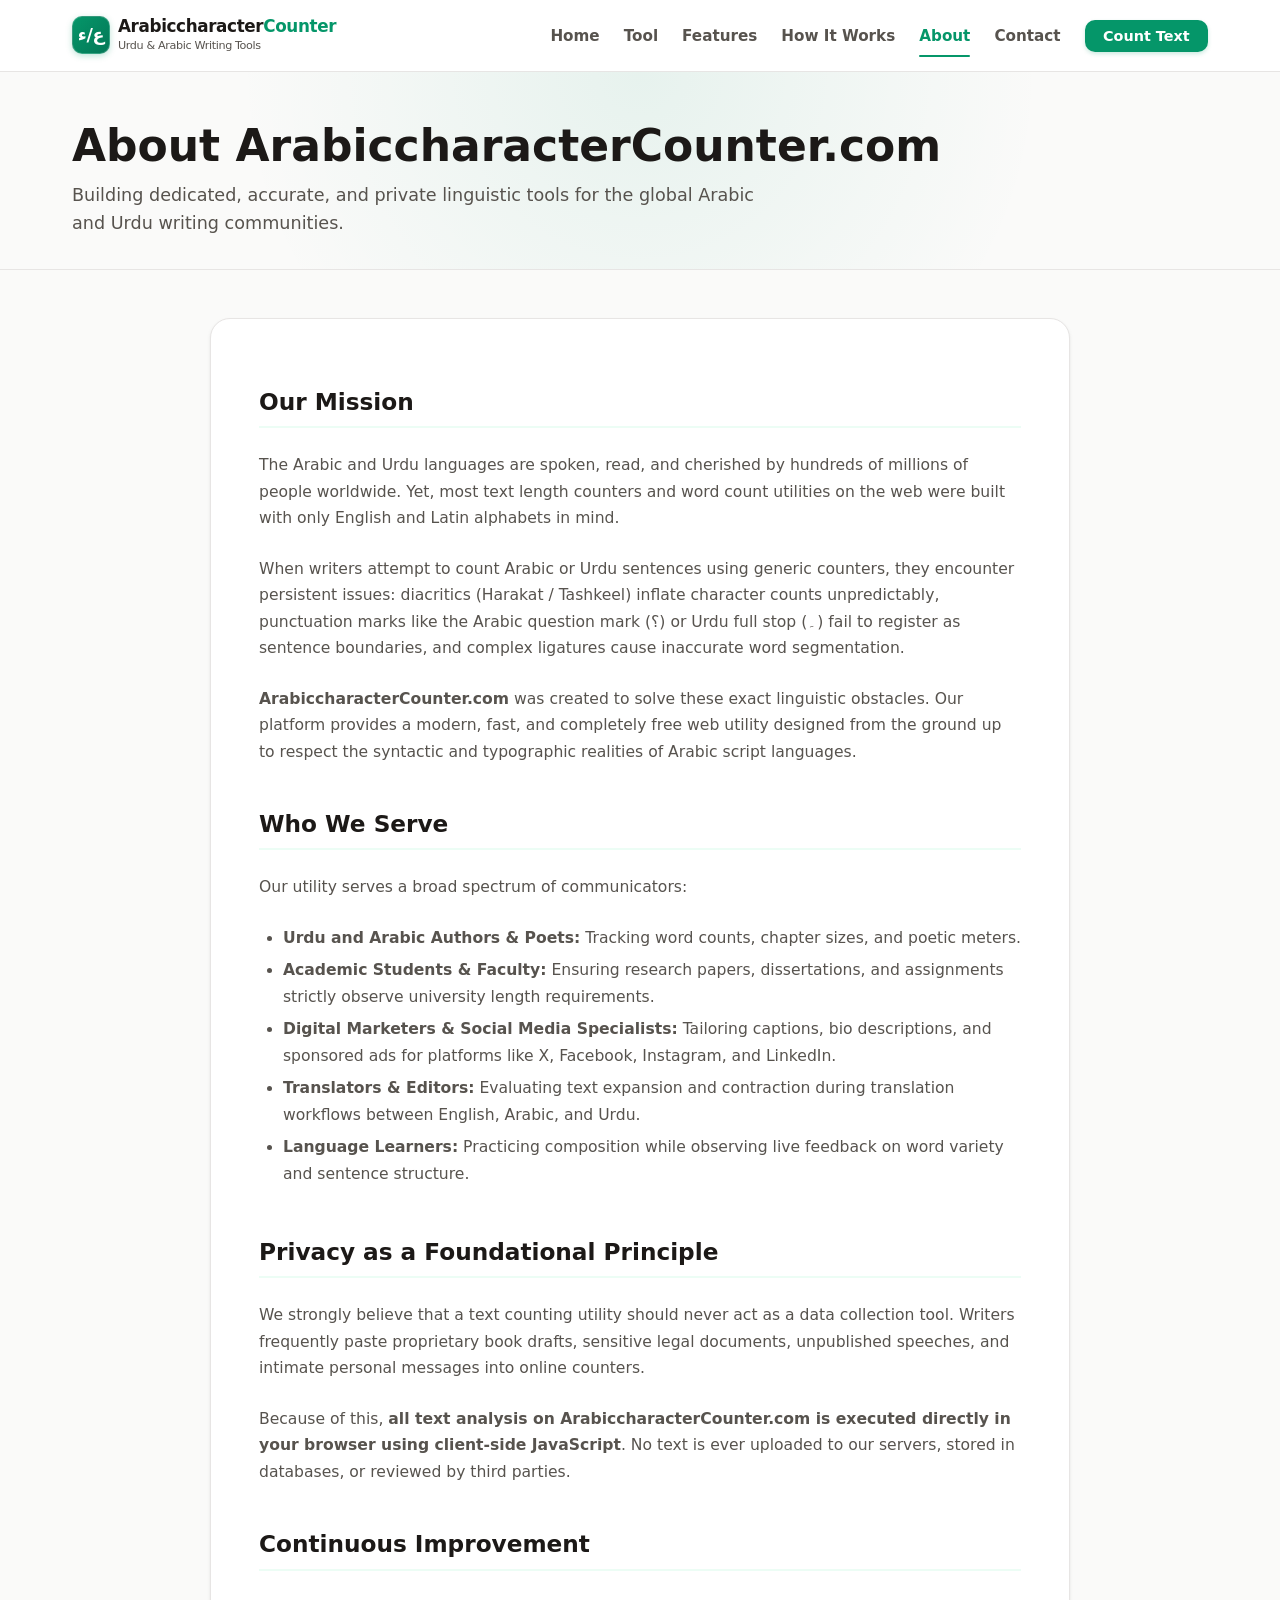
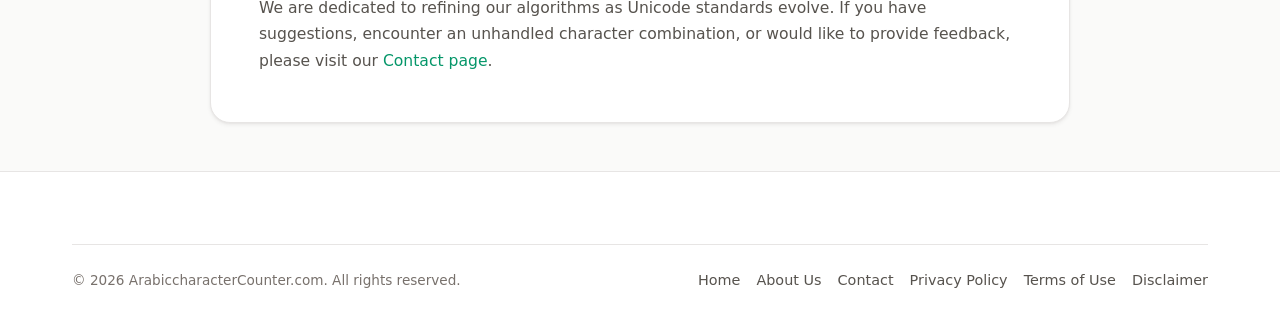
==== about.html @ 6c1866b9 "upload file" ====
<!DOCTYPE html>
<html lang="en">
<head>
  <meta charset="UTF-8">
  <meta name="viewport" content="width=device-width, initial-scale=1.0">
  <title>About Us | ArabiccharacterCounter.com</title>
  <meta name="description" content="Learn about ArabiccharacterCounter.com, our mission, and our privacy-focused approach to accurate Urdu and Arabic text analysis.">
  <link rel="canonical" href="https://arabiccharactercounter.com/about.html">
  <link rel="stylesheet" href="style.css">
</head>
<body>
  <header class="site-header" role="banner">
    <div class="container header-inner">
      <a href="index.html" class="brand-logo" aria-label="ArabiccharacterCounter.com Home">
        <div class="brand-icon" aria-hidden="true">ع/ء</div>
        <div class="brand-text">
          <div class="brand-title">Arabiccharacter<span>Counter</span></div>
          <div class="brand-tagline">Urdu &amp; Arabic Writing Tools</div>
        </div>
      </a>
      <nav class="main-nav" role="navigation" aria-label="Main Navigation">
        <ul class="nav-list">
          <li><a href="index.html" class="nav-link">Home</a></li>
          <li><a href="index.html#tool" class="nav-link">Tool</a></li>
          <li><a href="index.html#features" class="nav-link">Features</a></li>
          <li><a href="index.html#how-it-works" class="nav-link">How It Works</a></li>
          <li><a href="about.html" class="nav-link active">About</a></li>
          <li><a href="contact.html" class="nav-link">Contact</a></li>
          <li><a href="index.html#tool" class="nav-cta-btn">Count Text</a></li>
        </ul>
      </nav>
      <button id="mobileMenuBtn" class="mobile-menu-btn" aria-expanded="false" aria-label="Toggle navigation menu">
        <span class="hamburger-line"></span>
        <span class="hamburger-line"></span>
        <span class="hamburger-line"></span>
      </button>
    </div>
    <div id="mobileDrawer" class="mobile-drawer" role="menu">
      <ul class="mobile-nav-list">
        <li><a href="index.html" class="mobile-nav-link" role="menuitem">Home</a></li>
        <li><a href="index.html#tool" class="mobile-nav-link" role="menuitem">Text Counter Tool</a></li>
        <li><a href="about.html" class="mobile-nav-link active" role="menuitem">About Us</a></li>
        <li><a href="contact.html" class="mobile-nav-link" role="menuitem">Contact</a></li>
        <li><a href="privacy-policy.html" class="mobile-nav-link" role="menuitem">Privacy Policy</a></li>
        <li><a href="terms.html" class="mobile-nav-link" role="menuitem">Terms of Use</a></li>
        <li><a href="disclaimer.html" class="mobile-nav-link" role="menuitem">Disclaimer</a></li>
      </ul>
    </div>
  </header>

  <main id="main-content">
    <div class="page-hero">
      <div class="container">
        <h1 class="page-hero-title">About ArabiccharacterCounter.com</h1>
        <p class="page-hero-lead">
          Building dedicated, accurate, and private linguistic tools for the global Arabic and Urdu writing communities.
        </p>
      </div>
    </div>

    <section class="page-article">
      <div class="container">
        <article class="article-content">
          <h2>Our Mission</h2>
          <p>
            The Arabic and Urdu languages are spoken, read, and cherished by hundreds of millions of people worldwide. Yet, most text length counters and word count utilities on the web were built with only English and Latin alphabets in mind.
          </p>
          <p>
            When writers attempt to count Arabic or Urdu sentences using generic counters, they encounter persistent issues: diacritics (Harakat / Tashkeel) inflate character counts unpredictably, punctuation marks like the Arabic question mark (؟) or Urdu full stop (۔) fail to register as sentence boundaries, and complex ligatures cause inaccurate word segmentation.
          </p>
          <p>
            <strong>ArabiccharacterCounter.com</strong> was created to solve these exact linguistic obstacles. Our platform provides a modern, fast, and completely free web utility designed from the ground up to respect the syntactic and typographic realities of Arabic script languages.
          </p>

          <h2>Who We Serve</h2>
          <p>Our utility serves a broad spectrum of communicators:</p>
          <ul>
            <li><strong>Urdu and Arabic Authors &amp; Poets:</strong> Tracking word counts, chapter sizes, and poetic meters.</li>
            <li><strong>Academic Students &amp; Faculty:</strong> Ensuring research papers, dissertations, and assignments strictly observe university length requirements.</li>
            <li><strong>Digital Marketers &amp; Social Media Specialists:</strong> Tailoring captions, bio descriptions, and sponsored ads for platforms like X, Facebook, Instagram, and LinkedIn.</li>
            <li><strong>Translators &amp; Editors:</strong> Evaluating text expansion and contraction during translation workflows between English, Arabic, and Urdu.</li>
            <li><strong>Language Learners:</strong> Practicing composition while observing live feedback on word variety and sentence structure.</li>
          </ul>

          <h2>Privacy as a Foundational Principle</h2>
          <p>
            We strongly believe that a text counting utility should never act as a data collection tool. Writers frequently paste proprietary book drafts, sensitive legal documents, unpublished speeches, and intimate personal messages into online counters.
          </p>
          <p>
            Because of this, <strong>all text analysis on ArabiccharacterCounter.com is executed directly in your browser using client-side JavaScript</strong>. No text is ever uploaded to our servers, stored in databases, or reviewed by third parties.
          </p>

          <h2>Continuous Improvement</h2>
          <p>
            We are dedicated to refining our algorithms as Unicode standards evolve. If you have suggestions, encounter an unhandled character combination, or would like to provide feedback, please visit our <a href="contact.html">Contact page</a>.
          </p>
        </article>
      </div>
    </section>
  </main>

  <footer class="site-footer" role="contentinfo">
    <div class="container">
      <div class="footer-bottom">
        <div>&copy; 2026 ArabiccharacterCounter.com. All rights reserved.</div>
        <div class="footer-legal-links">
          <a href="index.html" class="footer-link">Home</a>
          <a href="about.html" class="footer-link">About Us</a>
          <a href="contact.html" class="footer-link">Contact</a>
          <a href="privacy-policy.html" class="footer-link">Privacy Policy</a>
          <a href="terms.html" class="footer-link">Terms of Use</a>
          <a href="disclaimer.html" class="footer-link">Disclaimer</a>
        </div>
      </div>
    </div>
  </footer>

  <script src="script.js"></script>
</body>
</html>
---- style.css ----
/* ==========================================================================
   ArabiccharacterCounter.com — Official Stylesheet
   Theme: Forest Green (#059669), Warm Amber (#D97706), Warm Cream (#FAFAF9),
          White Card (#FFFFFF), Dark Espresso (#1C1917)
   ========================================================================== */

:root {
  /* Brand Color Palette */
  --color-primary: #059669;
  --color-primary-hover: #047857;
  --color-primary-active: #065f46;
  --color-primary-light: #ecfdf5;
  --color-primary-subtle: #d1fae5;

  --color-secondary: #D97706;
  --color-secondary-hover: #b45309;
  --color-secondary-active: #92400e;
  --color-secondary-light: #fffbeb;
  --color-secondary-subtle: #fef3c7;

  --color-bg: #FAFAF9;
  --color-card: #FFFFFF;
  --color-card-subtle: #F5F5F4;

  --color-text: #1C1917;
  --color-text-muted: #57534E;
  --color-text-light: #78716C;
  --color-text-inverted: #FFFFFF;

  --color-border: #E7E5E4;
  --color-border-hover: #D6D3D1;
  --color-border-focus: #059669;

  --color-danger: #DC2626;
  --color-danger-light: #FEF2F2;
  --color-danger-border: #FECACA;

  --color-success: #059669;
  --color-success-light: #ECFDF5;

  /* Typography */
  --font-sans: system-ui, -apple-system, BlinkMacSystemFont, "Segoe UI", Roboto, "Helvetica Neue", Arial, sans-serif;
  --font-arabic: "Noto Naskh Arabic", "Segoe UI", Tahoma, "Traditional Arabic", Arial, sans-serif;
  --font-urdu: "Noto Nastaliq Urdu", "Jameel Noori Nastaleeq", "Urdu Typesetting", "Noto Naskh Arabic", Tahoma, serif;
  --font-mono: ui-monospace, SFMono-Regular, Menlo, Monaco, Consolas, "Liberation Mono", "Courier New", monospace;

  /* Spacing */
  --space-2xs: 0.25rem;
  --space-xs: 0.5rem;
  --space-sm: 0.75rem;
  --space-md: 1rem;
  --space-lg: 1.5rem;
  --space-xl: 2rem;
  --space-2xl: 3rem;
  --space-3xl: 4.5rem;

  /* Border Radii */
  --radius-sm: 6px;
  --radius-md: 10px;
  --radius-lg: 14px;
  --radius-xl: 20px;
  --radius-full: 9999px;

  /* Shadows */
  --shadow-xs: 0 1px 2px rgba(28, 25, 23, 0.05);
  --shadow-sm: 0 2px 4px rgba(28, 25, 23, 0.06), 0 1px 2px rgba(28, 25, 23, 0.04);
  --shadow-md: 0 4px 12px rgba(28, 25, 23, 0.08), 0 2px 4px rgba(28, 25, 23, 0.04);
  --shadow-lg: 0 12px 24px -4px rgba(28, 25, 23, 0.08), 0 4px 8px -2px rgba(28, 25, 23, 0.04);
  --shadow-3d: 0 20px 35px -8px rgba(5, 150, 105, 0.12), 0 10px 15px -3px rgba(217, 119, 6, 0.08);

  /* Transitions */
  --transition-fast: 150ms ease;
  --transition-normal: 250ms ease;
  --transition-slow: 400ms cubic-bezier(0.16, 1, 0.3, 1);

  /* Layout */
  --container-max: 1200px;
  --header-height: 72px;
}

/* --------------------------------------------------------------------------
   Reset & Base Styles
   -------------------------------------------------------------------------- */
*, *::before, *::after {
  box-sizing: border-box;
  margin: 0;
  padding: 0;
}

html {
  font-size: 16px;
  scroll-behavior: smooth;
  -webkit-text-size-adjust: 100%;
}

body {
  font-family: var(--font-sans);
  background-color: var(--color-bg);
  color: var(--color-text);
  line-height: 1.6;
  min-height: 100vh;
  display: flex;
  flex-direction: column;
  overflow-x: hidden;
  text-rendering: optimizeLegibility;
  -webkit-font-smoothing: antialiased;
}

img, svg {
  display: block;
  max-width: 100%;
  height: auto;
}

a {
  color: var(--color-primary);
  text-decoration: none;
  transition: color var(--transition-fast);
}

a:hover {
  color: var(--color-primary-hover);
}

a:focus-visible,
button:focus-visible,
input:focus-visible,
textarea:focus-visible,
select:focus-visible {
  outline: 2px solid var(--color-primary);
  outline-offset: 2px;
}

/* Accessibility: Skip Link */
.skip-link {
  position: absolute;
  top: -100px;
  left: var(--space-md);
  background: var(--color-text);
  color: var(--color-text-inverted);
  padding: var(--space-sm) var(--space-md);
  z-index: 1000;
  border-radius: var(--radius-sm);
  font-weight: 600;
  transition: top var(--transition-fast);
}

.skip-link:focus {
  top: var(--space-md);
}

/* Layout Utilities */
.container {
  width: 100%;
  max-width: var(--container-max);
  margin-left: auto;
  margin-right: auto;
  padding-left: var(--space-md);
  padding-right: var(--space-md);
}

@media (min-width: 768px) {
  .container {
    padding-left: var(--space-xl);
    padding-right: var(--space-xl);
  }
}

/* --------------------------------------------------------------------------
   Header & Navigation
   -------------------------------------------------------------------------- */
.site-header {
  position: sticky;
  top: 0;
  z-index: 900;
  background-color: rgba(255, 255, 255, 0.95);
  backdrop-filter: blur(10px);
  -webkit-backdrop-filter: blur(10px);
  border-bottom: 1px solid var(--color-border);
  height: var(--header-height);
  display: flex;
  align-items: center;
}

.header-inner {
  display: flex;
  align-items: center;
  justify-content: space-between;
  width: 100%;
}

.brand-logo {
  display: flex;
  align-items: center;
  gap: var(--space-xs);
  color: var(--color-text);
  font-weight: 700;
  font-size: 1.15rem;
  letter-spacing: -0.02em;
  text-decoration: none;
}

.brand-icon {
  width: 38px;
  height: 38px;
  background: linear-gradient(135deg, var(--color-primary) 0%, #047857 100%);
  color: #FFFFFF;
  border-radius: var(--radius-md);
  display: flex;
  align-items: center;
  justify-content: center;
  font-weight: 800;
  font-size: 1.1rem;
  box-shadow: 0 2px 6px rgba(5, 150, 105, 0.25);
  border: 1px solid rgba(255, 255, 255, 0.2);
}

.brand-text {
  display: flex;
  flex-direction: column;
}

.brand-title {
  font-size: 1.05rem;
  font-weight: 800;
  color: var(--color-text);
  line-height: 1.2;
}

.brand-title span {
  color: var(--color-primary);
}

.brand-tagline {
  font-size: 0.7rem;
  color: var(--color-text-muted);
  font-weight: 500;
}

.main-nav {
  display: none;
}

@media (min-width: 900px) {
  .main-nav {
    display: flex;
    align-items: center;
    gap: var(--space-lg);
  }

  .nav-list {
    display: flex;
    list-style: none;
    align-items: center;
    gap: var(--space-lg);
  }

  .nav-link {
    color: var(--color-text-muted);
    font-size: 0.95rem;
    font-weight: 600;
    transition: color var(--transition-fast);
    padding: var(--space-xs) 0;
    position: relative;
  }

  .nav-link:hover,
  .nav-link.active {
    color: var(--color-primary);
  }

  .nav-link.active::after {
    content: '';
    position: absolute;
    bottom: -4px;
    left: 0;
    width: 100%;
    height: 2px;
    background-color: var(--color-primary);
    border-radius: var(--radius-full);
  }

  .nav-cta-btn {
    background-color: var(--color-primary);
    color: #FFFFFF !important;
    padding: 0.5rem 1.15rem;
    border-radius: var(--radius-md);
    font-weight: 600;
    font-size: 0.9rem;
    transition: background-color var(--transition-fast), transform var(--transition-fast);
    box-shadow: 0 2px 4px rgba(5, 150, 105, 0.2);
  }

  .nav-cta-btn:hover {
    background-color: var(--color-primary-hover);
    transform: translateY(-1px);
  }
}

/* Mobile Hamburger Menu */
.mobile-menu-btn {
  display: flex;
  flex-direction: column;
  justify-content: center;
  align-items: center;
  gap: 5px;
  width: 40px;
  height: 40px;
  background: transparent;
  border: 1px solid var(--color-border);
  border-radius: var(--radius-md);
  cursor: pointer;
  padding: 0;
}

@media (min-width: 900px) {
  .mobile-menu-btn {
    display: none;
  }
}

.hamburger-line {
  width: 20px;
  height: 2px;
  background-color: var(--color-text);
  border-radius: 2px;
  transition: transform var(--transition-fast), opacity var(--transition-fast);
}

.mobile-menu-btn[aria-expanded="true"] .hamburger-line:nth-child(1) {
  transform: translateY(7px) rotate(45deg);
}

.mobile-menu-btn[aria-expanded="true"] .hamburger-line:nth-child(2) {
  opacity: 0;
}

.mobile-menu-btn[aria-expanded="true"] .hamburger-line:nth-child(3) {
  transform: translateY(-7px) rotate(-45deg);
}

.mobile-drawer {
  display: none;
  position: absolute;
  top: var(--header-height);
  left: 0;
  width: 100%;
  background: var(--color-card);
  border-bottom: 1px solid var(--color-border);
  box-shadow: var(--shadow-lg);
  padding: var(--space-lg) var(--space-md);
  flex-direction: column;
  gap: var(--space-md);
  z-index: 899;
}

.mobile-drawer.open {
  display: flex;
}

.mobile-nav-list {
  list-style: none;
  display: flex;
  flex-direction: column;
  gap: var(--space-sm);
}

.mobile-nav-link {
  color: var(--color-text);
  font-weight: 600;
  font-size: 1.05rem;
  padding: var(--space-xs) var(--space-sm);
  border-radius: var(--radius-sm);
  display: block;
}

.mobile-nav-link:hover,
.mobile-nav-link.active {
  background-color: var(--color-primary-light);
  color: var(--color-primary);
}

.mobile-cta {
  text-align: center;
  background-color: var(--color-primary);
  color: #FFFFFF !important;
  padding: var(--space-sm);
  border-radius: var(--radius-md);
  font-weight: 600;
  margin-top: var(--space-xs);
}

/* --------------------------------------------------------------------------
   3D Hero Section
   -------------------------------------------------------------------------- */
.hero-section {
  padding-top: var(--space-2xl);
  padding-bottom: var(--space-3xl);
  position: relative;
  overflow: hidden;
  background: radial-gradient(circle at 80% 20%, rgba(217, 119, 6, 0.05) 0%, transparent 40%),
              radial-gradient(circle at 20% 80%, rgba(5, 150, 105, 0.06) 0%, transparent 40%);
}

.hero-grid {
  display: grid;
  grid-template-columns: 1fr;
  gap: var(--space-2xl);
  align-items: center;
}

@media (min-width: 992px) {
  .hero-grid {
    grid-template-columns: 1.15fr 0.85fr;
    gap: var(--space-3xl);
  }
}

.hero-content {
  display: flex;
  flex-direction: column;
  gap: var(--space-md);
}

.hero-badge {
  display: inline-flex;
  align-items: center;
  gap: var(--space-xs);
  background-color: var(--color-primary-light);
  color: var(--color-primary);
  border: 1px solid var(--color-primary-subtle);
  padding: 0.35rem 0.85rem;
  border-radius: var(--radius-full);
  font-size: 0.825rem;
  font-weight: 700;
  width: fit-content;
}

.hero-badge-dot {
  width: 8px;
  height: 8px;
  background-color: var(--color-primary);
  border-radius: 50%;
  animation: pulseDot 2s infinite ease-in-out;
}

@keyframes pulseDot {
  0%, 100% { transform: scale(1); opacity: 1; }
  50% { transform: scale(1.3); opacity: 0.6; }
}

.hero-title {
  font-size: clamp(2rem, 4vw + 1rem, 3.25rem);
  font-weight: 800;
  color: var(--color-text);
  line-height: 1.15;
  letter-spacing: -0.03em;
}

.hero-title .highlight {
  color: var(--color-primary);
  position: relative;
}

.hero-title .highlight-amber {
  color: var(--color-secondary);
}

.hero-desc {
  font-size: clamp(1rem, 1.2vw + 0.5rem, 1.2rem);
  color: var(--color-text-muted);
  line-height: 1.6;
  max-width: 580px;
}

.hero-actions {
  display: flex;
  flex-wrap: wrap;
  gap: var(--space-sm);
  margin-top: var(--space-xs);
}

.btn {
  display: inline-flex;
  align-items: center;
  justify-content: center;
  gap: var(--space-xs);
  padding: 0.85rem 1.5rem;
  border-radius: var(--radius-md);
  font-weight: 700;
  font-size: 1rem;
  cursor: pointer;
  border: 1px solid transparent;
  transition: all var(--transition-fast);
  text-decoration: none;
  line-height: 1.2;
}

.btn-primary {
  background-color: var(--color-primary);
  color: #FFFFFF;
  box-shadow: 0 4px 10px rgba(5, 150, 105, 0.25);
}

.btn-primary:hover {
  background-color: var(--color-primary-hover);
  color: #FFFFFF;
  transform: translateY(-2px);
  box-shadow: 0 6px 14px rgba(5, 150, 105, 0.3);
}

.btn-secondary {
  background-color: var(--color-card);
  color: var(--color-text);
  border-color: var(--color-border);
  box-shadow: var(--shadow-sm);
}

.btn-secondary:hover {
  border-color: var(--color-secondary);
  color: var(--color-secondary);
  background-color: var(--color-secondary-light);
  transform: translateY(-2px);
}

.hero-trust-bullets {
  display: flex;
  flex-wrap: wrap;
  gap: var(--space-md);
  margin-top: var(--space-xs);
  font-size: 0.85rem;
  color: var(--color-text-muted);
}

.trust-item {
  display: flex;
  align-items: center;
  gap: 6px;
}

.trust-icon {
  color: var(--color-primary);
  font-size: 1rem;
}

/* 3D Visual Scene */
.hero-3d-wrapper {
  perspective: 1200px;
  position: relative;
  display: flex;
  justify-content: center;
  align-items: center;
  padding: var(--space-md);
}

.hero-3d-scene {
  position: relative;
  width: 100%;
  max-width: 440px;
  transform-style: preserve-3d;
  transform: rotateY(-10deg) rotateX(6deg);
  animation: floatCard 6s ease-in-out infinite;
  transition: transform var(--transition-normal);
}

.hero-3d-scene:hover {
  transform: rotateY(-4deg) rotateX(2deg) scale(1.02);
}

@keyframes floatCard {
  0%, 100% {
    transform: rotateY(-10deg) rotateX(6deg) translateY(0px);
  }
  50% {
    transform: rotateY(-7deg) rotateX(3deg) translateY(-12px);
  }
}

@media (prefers-reduced-motion: reduce) {
  .hero-3d-scene {
    animation: none !important;
    transform: none !important;
  }
  .hero-badge-dot {
    animation: none !important;
  }
}

.hero-3d-card {
  background: var(--color-card);
  border-radius: var(--radius-xl);
  border: 1px solid rgba(231, 229, 228, 0.9);
  box-shadow: 0 25px 50px -12px rgba(28, 25, 23, 0.15),
              0 0 0 1px rgba(255, 255, 255, 0.6) inset;
  padding: var(--space-lg);
  display: flex;
  flex-direction: column;
  gap: var(--space-md);
  position: relative;
  backdrop-filter: blur(8px);
}

.hero-card-header {
  display: flex;
  justify-content: space-between;
  align-items: center;
  border-bottom: 1px solid var(--color-border);
  padding-bottom: var(--space-sm);
}

.card-dots {
  display: flex;
  gap: 6px;
}

.dot {
  width: 10px;
  height: 10px;
  border-radius: 50%;
}

.dot.red { background-color: #EF4444; }
.dot.yellow { background-color: #F59E0B; }
.dot.green { background-color: #10B981; }

.card-label {
  font-size: 0.75rem;
  font-weight: 700;
  color: var(--color-text-muted);
  text-transform: uppercase;
  letter-spacing: 0.05em;
}

.mock-text-preview {
  background-color: var(--color-card-subtle);
  border-radius: var(--radius-md);
  padding: var(--space-md);
  border: 1px solid var(--color-border);
}

.mock-urdu-text {
  font-family: var(--font-urdu), var(--font-arabic);
  font-size: 1.25rem;
  line-height: 1.8;
  color: var(--color-text);
  direction: rtl;
  text-align: right;
  margin-bottom: var(--space-xs);
}

.mock-arabic-text {
  font-family: var(--font-arabic);
  font-size: 1.15rem;
  line-height: 1.7;
  color: var(--color-primary);
  direction: rtl;
  text-align: right;
}

.mock-stats-grid {
  display: grid;
  grid-template-columns: repeat(3, 1fr);
  gap: var(--space-xs);
}

.mock-stat-box {
  background-color: var(--color-bg);
  border: 1px solid var(--color-border);
  border-radius: var(--radius-sm);
  padding: var(--space-xs);
  text-align: center;
}

.mock-stat-val {
  font-weight: 800;
  font-size: 1.15rem;
  color: var(--color-primary);
}

.mock-stat-lbl {
  font-size: 0.7rem;
  color: var(--color-text-muted);
  font-weight: 600;
}

.hero-3d-floating-badge {
  position: absolute;
  bottom: -15px;
  right: -15px;
  background: var(--color-secondary);
  color: #FFFFFF;
  padding: 0.45rem 0.95rem;
  border-radius: var(--radius-full);
  font-size: 0.8rem;
  font-weight: 700;
  box-shadow: 0 10px 20px -3px rgba(217, 119, 6, 0.4);
  transform: translateZ(30px);
  display: flex;
  align-items: center;
  gap: 6px;
}

/* --------------------------------------------------------------------------
   Core Tool Section
   -------------------------------------------------------------------------- */
.tool-section {
  padding-top: var(--space-2xl);
  padding-bottom: var(--space-3xl);
  scroll-margin-top: calc(var(--header-height) + 1rem);
}

.section-intro {
  text-align: center;
  max-width: 760px;
  margin-left: auto;
  margin-right: auto;
  margin-bottom: var(--space-2xl);
}

.section-tag {
  display: inline-block;
  color: var(--color-primary);
  font-weight: 800;
  font-size: 0.85rem;
  text-transform: uppercase;
  letter-spacing: 0.08em;
  margin-bottom: var(--space-xs);
}

.section-title {
  font-size: clamp(1.75rem, 2.8vw + 0.5rem, 2.5rem);
  font-weight: 800;
  color: var(--color-text);
  letter-spacing: -0.02em;
  line-height: 1.25;
  margin-bottom: var(--space-xs);
}

.section-desc {
  font-size: 1.05rem;
  color: var(--color-text-muted);
}

/* Tool Main Card Container */
.tool-container {
  background: var(--color-card);
  border-radius: var(--radius-xl);
  border: 1px solid var(--color-border);
  box-shadow: var(--shadow-lg);
  padding: var(--space-lg);
  display: flex;
  flex-direction: column;
  gap: var(--space-xl);
}

@media (min-width: 768px) {
  .tool-container {
    padding: var(--space-2xl);
  }
}

/* Tool Control Bar */
.tool-toolbar {
  display: flex;
  flex-wrap: wrap;
  align-items: center;
  justify-content: space-between;
  gap: var(--space-sm);
  padding-bottom: var(--space-sm);
  border-bottom: 1px solid var(--color-border);
}

.toolbar-group {
  display: flex;
  flex-wrap: wrap;
  align-items: center;
  gap: var(--space-xs);
}

.tool-btn {
  display: inline-flex;
  align-items: center;
  gap: 6px;
  background-color: var(--color-bg);
  color: var(--color-text);
  border: 1px solid var(--color-border);
  border-radius: var(--radius-md);
  padding: 0.45rem 0.85rem;
  font-size: 0.85rem;
  font-weight: 600;
  cursor: pointer;
  transition: all var(--transition-fast);
}

.tool-btn:hover {
  background-color: var(--color-card-subtle);
  border-color: var(--color-border-hover);
  color: var(--color-primary);
}

.tool-btn.btn-accent {
  background-color: var(--color-primary-light);
  color: var(--color-primary);
  border-color: var(--color-primary-subtle);
}

.tool-btn.btn-accent:hover {
  background-color: var(--color-primary);
  color: #FFFFFF;
}

.tool-btn.btn-amber {
  background-color: var(--color-secondary-light);
  color: var(--color-secondary);
  border-color: var(--color-secondary-subtle);
}

.tool-btn.btn-amber:hover {
  background-color: var(--color-secondary);
  color: #FFFFFF;
}

.tool-select {
  background-color: var(--color-bg);
  color: var(--color-text);
  border: 1px solid var(--color-border);
  border-radius: var(--radius-md);
  padding: 0.45rem 0.75rem;
  font-size: 0.85rem;
  font-weight: 600;
  cursor: pointer;
  outline: none;
}

.tool-select:focus {
  border-color: var(--color-primary);
}

/* Textarea Wrapper */
.textarea-wrapper {
  position: relative;
  display: flex;
  flex-direction: column;
  gap: var(--space-xs);
}

.textarea-label-row {
  display: flex;
  justify-content: space-between;
  align-items: center;
}

.textarea-label {
  font-size: 0.9rem;
  font-weight: 700;
  color: var(--color-text);
}

.text-status-feedback {
  font-size: 0.85rem;
  font-weight: 600;
  color: var(--color-primary);
  opacity: 0;
  transition: opacity var(--transition-fast);
}

.text-status-feedback.visible {
  opacity: 1;
}

.main-textarea {
  width: 100%;
  min-height: 220px;
  max-height: 550px;
  resize: vertical;
  padding: var(--space-md);
  font-size: 1.15rem;
  line-height: 1.8;
  color: var(--color-text);
  background-color: #FAFAF9;
  border: 2px solid var(--color-border);
  border-radius: var(--radius-lg);
  font-family: var(--font-arabic), var(--font-urdu), var(--font-sans);
  direction: auto;
  text-align: start;
  outline: none;
  transition: border-color var(--transition-fast), background-color var(--transition-fast), box-shadow var(--transition-fast);
}

.main-textarea:focus {
  background-color: #FFFFFF;
  border-color: var(--color-primary);
  box-shadow: 0 0 0 4px rgba(5, 150, 105, 0.12);
}

.main-textarea::placeholder {
  color: var(--color-text-light);
  font-family: var(--font-sans);
  font-size: 1rem;
}

/* Font family modifier classes applied via JS */
.font-mode-arabic {
  font-family: var(--font-arabic) !important;
}

.font-mode-urdu {
  font-family: var(--font-urdu) !important;
  font-size: 1.3rem !important;
  line-height: 2.1 !important;
}

.font-mode-sans {
  font-family: var(--font-sans) !important;
  font-size: 1.05rem !important;
}

/* Font size modifier */
.font-size-sm { font-size: 1rem !important; }
.font-size-md { font-size: 1.15rem !important; }
.font-size-lg { font-size: 1.35rem !important; }

/* Textarea Footer Info */
.textarea-footer {
  display: flex;
  flex-wrap: wrap;
  align-items: center;
  justify-content: space-between;
  gap: var(--space-xs);
  font-size: 0.8rem;
  color: var(--color-text-muted);
}

.textarea-privacy-note {
  display: flex;
  align-items: center;
  gap: 5px;
}

/* --------------------------------------------------------------------------
   Character Limit Checker Component
   -------------------------------------------------------------------------- */
.limit-checker-card {
  background: var(--color-card-subtle);
  border: 1px solid var(--color-border);
  border-radius: var(--radius-lg);
  padding: var(--space-md);
  display: flex;
  flex-direction: column;
  gap: var(--space-md);
}

@media (min-width: 768px) {
  .limit-checker-card {
    padding: var(--space-lg);
  }
}

.limit-header-row {
  display: flex;
  flex-wrap: wrap;
  align-items: center;
  justify-content: space-between;
  gap: var(--space-sm);
}

.limit-title-wrap {
  display: flex;
  align-items: center;
  gap: var(--space-xs);
}

.limit-icon {
  width: 24px;
  height: 24px;
  color: var(--color-secondary);
}

.limit-title {
  font-size: 1.05rem;
  font-weight: 700;
  color: var(--color-text);
}

.limit-status-badge {
  display: inline-flex;
  align-items: center;
  gap: 5px;
  padding: 0.25rem 0.75rem;
  border-radius: var(--radius-full);
  font-size: 0.8rem;
  font-weight: 700;
  text-transform: uppercase;
  letter-spacing: 0.04em;
}

.badge-under {
  background-color: var(--color-primary-light);
  color: var(--color-primary);
  border: 1px solid var(--color-primary-subtle);
}

.badge-warning {
  background-color: var(--color-secondary-light);
  color: var(--color-secondary);
  border: 1px solid var(--color-secondary-subtle);
}

.badge-over {
  background-color: var(--color-danger-light);
  color: var(--color-danger);
  border: 1px solid var(--color-danger-border);
}

/* Limit Config Controls */
.limit-controls-grid {
  display: grid;
  grid-template-columns: 1fr;
  gap: var(--space-sm);
}

@media (min-width: 640px) {
  .limit-controls-grid {
    grid-template-columns: repeat(auto-fit, minmax(200px, 1fr));
  }
}

.control-field {
  display: flex;
  flex-direction: column;
  gap: 4px;
}

.control-field label {
  font-size: 0.8rem;
  font-weight: 700;
  color: var(--color-text-muted);
}

.control-input {
  background: #FFFFFF;
  border: 1px solid var(--color-border);
  border-radius: var(--radius-md);
  padding: 0.5rem 0.75rem;
  font-size: 0.95rem;
  font-weight: 600;
  color: var(--color-text);
  outline: none;
}

.control-input:focus {
  border-color: var(--color-primary);
}

.preset-pills-row {
  display: flex;
  flex-wrap: wrap;
  gap: 6px;
  align-items: center;
}

.preset-pill {
  background: #FFFFFF;
  border: 1px solid var(--color-border);
  color: var(--color-text-muted);
  border-radius: var(--radius-md);
  padding: 0.3rem 0.65rem;
  font-size: 0.78rem;
  font-weight: 600;
  cursor: pointer;
  transition: all var(--transition-fast);
}

.preset-pill:hover,
.preset-pill.active {
  background: var(--color-primary-light);
  border-color: var(--color-primary);
  color: var(--color-primary);
}

/* Limit Progress Bar & Counters */
.limit-progress-wrapper {
  display: flex;
  flex-direction: column;
  gap: 6px;
}

.limit-progress-track {
  width: 100%;
  height: 10px;
  background-color: #E7E5E4;
  border-radius: var(--radius-full);
  overflow: hidden;
  position: relative;
}

.limit-progress-fill {
  height: 100%;
  width: 0%;
  background-color: var(--color-primary);
  border-radius: var(--radius-full);
  transition: width 200ms ease, background-color 200ms ease;
}

.limit-progress-fill.status-warning {
  background-color: var(--color-secondary);
}

.limit-progress-fill.status-danger {
  background-color: var(--color-danger);
}

.limit-stats-subrow {
  display: flex;
  justify-content: space-between;
  align-items: center;
  font-size: 0.85rem;
  font-weight: 600;
  color: var(--color-text-muted);
}

.limit-remaining-text {
  font-weight: 700;
  color: var(--color-text);
}

.limit-over-alert {
  display: none;
  background-color: var(--color-danger-light);
  border: 1px solid var(--color-danger-border);
  border-radius: var(--radius-md);
  padding: var(--space-xs) var(--space-sm);
  color: var(--color-danger);
  font-size: 0.85rem;
  font-weight: 600;
}

.limit-over-alert.visible {
  display: flex;
  align-items: center;
  gap: 8px;
}

/* --------------------------------------------------------------------------
   Live Statistics Dashboard
   -------------------------------------------------------------------------- */
.stats-dashboard {
  display: flex;
  flex-direction: column;
  gap: var(--space-md);
}

.stats-dashboard-title {
  font-size: 1.15rem;
  font-weight: 800;
  color: var(--color-text);
  display: flex;
  align-items: center;
  justify-content: space-between;
}

.stats-grid {
  display: grid;
  grid-template-columns: repeat(2, 1fr);
  gap: var(--space-sm);
}

@media (min-width: 600px) {
  .stats-grid {
    grid-template-columns: repeat(3, 1fr);
  }
}

@media (min-width: 900px) {
  .stats-grid {
    grid-template-columns: repeat(5, 1fr);
  }
}

.stat-card {
  background: #FFFFFF;
  border: 1px solid var(--color-border);
  border-radius: var(--radius-lg);
  padding: var(--space-md);
  display: flex;
  flex-direction: column;
  justify-content: space-between;
  transition: transform var(--transition-fast), border-color var(--transition-fast), box-shadow var(--transition-fast);
  position: relative;
  overflow: hidden;
}

.stat-card:hover {
  transform: translateY(-2px);
  border-color: var(--color-primary-subtle);
  box-shadow: var(--shadow-sm);
}

.stat-card.featured {
  background: linear-gradient(145deg, #FFFFFF 0%, var(--color-primary-light) 120%);
  border-color: var(--color-primary-subtle);
}

.stat-card.featured-amber {
  background: linear-gradient(145deg, #FFFFFF 0%, var(--color-secondary-light) 120%);
  border-color: var(--color-secondary-subtle);
}

.stat-header {
  display: flex;
  align-items: center;
  justify-content: space-between;
  margin-bottom: var(--space-xs);
}

.stat-icon {
  width: 20px;
  height: 20px;
  color: var(--color-primary);
}

.featured-amber .stat-icon {
  color: var(--color-secondary);
}

.stat-copy-btn {
  background: transparent;
  border: none;
  color: var(--color-text-light);
  cursor: pointer;
  padding: 2px;
  border-radius: var(--radius-sm);
  display: flex;
  align-items: center;
  justify-content: center;
}

.stat-copy-btn:hover {
  color: var(--color-primary);
  background-color: var(--color-primary-light);
}

.stat-value {
  font-size: clamp(1.5rem, 2vw + 0.5rem, 2rem);
  font-weight: 800;
  color: var(--color-text);
  line-height: 1.1;
  font-variant-numeric: tabular-nums;
  margin-bottom: 4px;
}

.stat-label {
  font-size: 0.8rem;
  font-weight: 700;
  color: var(--color-text-muted);
  line-height: 1.3;
}

.stat-subtext {
  font-size: 0.7rem;
  color: var(--color-text-light);
  margin-top: 4px;
}

/* Secondary Analysis Metrics (Diacritics & Segmentation Notice) */
.secondary-metrics-card {
  background: var(--color-bg);
  border: 1px solid var(--color-border);
  border-radius: var(--radius-lg);
  padding: var(--space-md);
  display: flex;
  flex-direction: column;
  gap: var(--space-sm);
}

.secondary-metrics-grid {
  display: grid;
  grid-template-columns: repeat(auto-fit, minmax(180px, 1fr));
  gap: var(--space-sm);
}

.metric-item {
  display: flex;
  flex-direction: column;
  gap: 2px;
}

.metric-title {
  font-size: 0.75rem;
  color: var(--color-text-muted);
  font-weight: 600;
}

.metric-val {
  font-size: 1.05rem;
  font-weight: 800;
  color: var(--color-text);
}

.linguistic-notice {
  font-size: 0.8rem;
  color: var(--color-text-muted);
  background: #FFFFFF;
  border-left: 3px solid var(--color-secondary);
  padding: var(--space-xs) var(--space-sm);
  border-radius: 0 var(--radius-sm) var(--radius-sm) 0;
}

/* --------------------------------------------------------------------------
   AdSense Placement Containers (Clean, Policy Compliant, Non-Intrusive)
   -------------------------------------------------------------------------- */
.ad-slot-wrapper {
  margin: var(--space-2xl) auto;
  max-width: 970px;
  display: flex;
  flex-direction: column;
  align-items: center;
  justify-content: center;
}

.ad-slot-label {
  font-size: 0.65rem;
  color: var(--color-text-light);
  text-transform: uppercase;
  letter-spacing: 0.1em;
  margin-bottom: 4px;
}

.ad-slot-container {
  width: 100%;
  min-height: 90px;
  background-color: var(--color-card-subtle);
  border: 1px dashed var(--color-border);
  border-radius: var(--radius-md);
  display: flex;
  align-items: center;
  justify-content: center;
  color: var(--color-text-light);
  font-size: 0.8rem;
  text-align: center;
  padding: var(--space-sm);
}

/* --------------------------------------------------------------------------
   Feature Cards & Educational Sections
   -------------------------------------------------------------------------- */
.content-section {
  padding-top: var(--space-2xl);
  padding-bottom: var(--space-2xl);
}

.feature-cards-grid {
  display: grid;
  grid-template-columns: 1fr;
  gap: var(--space-lg);
}

@media (min-width: 640px) {
  feature-cards-grid {
    grid-template-columns: repeat(2, 1fr);
  }
}

@media (min-width: 992px) {
  .feature-cards-grid {
    grid-template-columns: repeat(3, 1fr);
  }
}

.feature-card {
  background: var(--color-card);
  border: 1px solid var(--color-border);
  border-radius: var(--radius-lg);
  padding: var(--space-lg);
  box-shadow: var(--shadow-sm);
  display: flex;
  flex-direction: column;
  gap: var(--space-sm);
  transition: transform var(--transition-fast), box-shadow var(--transition-fast), border-color var(--transition-fast);
}

.feature-card:hover {
  transform: translateY(-3px);
  box-shadow: var(--shadow-md);
  border-color: var(--color-primary-subtle);
}

.feature-icon-box {
  width: 44px;
  height: 44px;
  border-radius: var(--radius-md);
  background-color: var(--color-primary-light);
  color: var(--color-primary);
  display: flex;
  align-items: center;
  justify-content: center;
  font-size: 1.25rem;
}

.feature-icon-box.amber {
  background-color: var(--color-secondary-light);
  color: var(--color-secondary);
}

.feature-card-title {
  font-size: 1.15rem;
  font-weight: 700;
  color: var(--color-text);
}

.feature-card-text {
  font-size: 0.95rem;
  color: var(--color-text-muted);
  line-height: 1.6;
}

/* How It Works Steps */
.steps-grid {
  display: grid;
  grid-template-columns: 1fr;
  gap: var(--space-md);
}

@media (min-width: 640px) {
  .steps-grid {
    grid-template-columns: repeat(2, 1fr);
  }
}

@media (min-width: 1024px) {
  .steps-grid {
    grid-template-columns: repeat(3, 1fr);
  }
}

.step-card {
  background: var(--color-card);
  border: 1px solid var(--color-border);
  border-radius: var(--radius-lg);
  padding: var(--space-lg);
  position: relative;
  display: flex;
  flex-direction: column;
  gap: var(--space-xs);
}

.step-number {
  width: 32px;
  height: 32px;
  background-color: var(--color-primary);
  color: #FFFFFF;
  border-radius: 50%;
  display: flex;
  align-items: center;
  justify-content: center;
  font-weight: 800;
  font-size: 0.9rem;
  margin-bottom: var(--space-xs);
}

.step-title {
  font-size: 1.1rem;
  font-weight: 700;
  color: var(--color-text);
}

.step-desc {
  font-size: 0.925rem;
  color: var(--color-text-muted);
}

/* Educational Cards & Comparison Table */
.edu-grid {
  display: grid;
  grid-template-columns: 1fr;
  gap: var(--space-xl);
}

@media (min-width: 900px) {
  .edu-grid {
    grid-template-columns: 1fr 1fr;
  }
}

.edu-card {
  background: var(--color-card);
  border: 1px solid var(--color-border);
  border-radius: var(--radius-lg);
  padding: var(--space-xl);
  display: flex;
  flex-direction: column;
  gap: var(--space-md);
}

.edu-card h3 {
  font-size: 1.25rem;
  font-weight: 800;
  color: var(--color-text);
}

.edu-card p {
  color: var(--color-text-muted);
  font-size: 0.95rem;
  line-height: 1.65;
}

.comparison-table-wrapper {
  overflow-x: auto;
  border: 1px solid var(--color-border);
  border-radius: var(--radius-lg);
  background: #FFFFFF;
  margin-top: var(--space-md);
}

.comparison-table {
  width: 100%;
  border-collapse: collapse;
  font-size: 0.9rem;
  text-align: left;
}

.comparison-table th,
.comparison-table td {
  padding: 0.75rem 1rem;
  border-bottom: 1px solid var(--color-border);
}

.comparison-table th {
  background-color: var(--color-card-subtle);
  font-weight: 700;
  color: var(--color-text);
}

.comparison-table tr:last-child td {
  border-bottom: none;
}

/* Audience Grid */
.audience-grid {
  display: grid;
  grid-template-columns: repeat(auto-fit, minmax(240px, 1fr));
  gap: var(--space-md);
}

.audience-card {
  background: var(--color-card);
  border: 1px solid var(--color-border);
  border-radius: var(--radius-md);
  padding: var(--space-md);
  display: flex;
  align-items: flex-start;
  gap: var(--space-sm);
}

.audience-icon {
  color: var(--color-secondary);
  font-size: 1.25rem;
  flex-shrink: 0;
  margin-top: 2px;
}

.audience-info h4 {
  font-size: 1rem;
  font-weight: 700;
  color: var(--color-text);
  margin-bottom: 4px;
}

.audience-info p {
  font-size: 0.85rem;
  color: var(--color-text-muted);
}

/* Privacy Box */
.privacy-banner {
  background: linear-gradient(135deg, #FFFFFF 0%, var(--color-primary-light) 100%);
  border: 1px solid var(--color-primary-subtle);
  border-radius: var(--radius-xl);
  padding: var(--space-xl);
  display: flex;
  flex-direction: column;
  gap: var(--space-md);
}

.privacy-banner h3 {
  font-size: 1.35rem;
  font-weight: 800;
  color: var(--color-text);
  display: flex;
  align-items: center;
  gap: var(--space-xs);
}

.privacy-banner p {
  color: var(--color-text-muted);
  font-size: 0.95rem;
  line-height: 1.7;
}

/* FAQ Accordion */
.faq-list {
  display: flex;
  flex-direction: column;
  gap: var(--space-sm);
  max-width: 860px;
  margin: 0 auto;
}

.faq-item {
  background: var(--color-card);
  border: 1px solid var(--color-border);
  border-radius: var(--radius-lg);
  overflow: hidden;
  transition: border-color var(--transition-fast);
}

.faq-item:hover {
  border-color: var(--color-border-hover);
}

.faq-question {
  width: 100%;
  text-align: left;
  background: transparent;
  border: none;
  padding: var(--space-md) var(--space-lg);
  font-size: 1.05rem;
  font-weight: 700;
  color: var(--color-text);
  cursor: pointer;
  display: flex;
  align-items: center;
  justify-content: space-between;
  gap: var(--space-md);
}

.faq-icon {
  font-size: 1.25rem;
  color: var(--color-primary);
  transition: transform var(--transition-fast);
  flex-shrink: 0;
}

.faq-item.active .faq-icon {
  transform: rotate(180deg);
}

.faq-answer {
  display: none;
  padding: 0 var(--space-lg) var(--space-md);
  color: var(--color-text-muted);
  font-size: 0.95rem;
  line-height: 1.65;
  border-top: 1px solid rgba(231, 229, 228, 0.5);
  padding-top: var(--space-sm);
}

.faq-item.active .faq-answer {
  display: block;
}

/* --------------------------------------------------------------------------
   Footer
   -------------------------------------------------------------------------- */
.site-footer {
  margin-top: auto;
  background-color: #FFFFFF;
  border-top: 1px solid var(--color-border);
  padding-top: var(--space-3xl);
  padding-bottom: var(--space-xl);
}

.footer-grid {
  display: grid;
  grid-template-columns: 1fr;
  gap: var(--space-xl);
  margin-bottom: var(--space-2xl);
}

@media (min-width: 640px) {
  .footer-grid {
    grid-template-columns: repeat(2, 1fr);
  }
}

@media (min-width: 1024px) {
  .footer-grid {
    grid-template-columns: 1.5fr 1fr 1fr 1fr;
  }
}

.footer-col {
  display: flex;
  flex-direction: column;
  gap: var(--space-sm);
}

.footer-brand-desc {
  font-size: 0.9rem;
  color: var(--color-text-muted);
  line-height: 1.6;
  max-width: 320px;
}

.footer-heading {
  font-size: 0.95rem;
  font-weight: 800;
  color: var(--color-text);
  text-transform: uppercase;
  letter-spacing: 0.05em;
  margin-bottom: var(--space-xs);
}

.footer-links {
  list-style: none;
  display: flex;
  flex-direction: column;
  gap: 8px;
}

.footer-link {
  font-size: 0.9rem;
  color: var(--color-text-muted);
  transition: color var(--transition-fast);
}

.footer-link:hover {
  color: var(--color-primary);
}

.footer-bottom {
  border-top: 1px solid var(--color-border);
  padding-top: var(--space-lg);
  display: flex;
  flex-wrap: wrap;
  align-items: center;
  justify-content: space-between;
  gap: var(--space-md);
  font-size: 0.85rem;
  color: var(--color-text-light);
}

.footer-legal-links {
  display: flex;
  flex-wrap: wrap;
  gap: var(--space-md);
}

.footer-disclaimer-note {
  font-size: 0.8rem;
  color: var(--color-text-light);
  line-height: 1.5;
  margin-top: var(--space-xs);
}

/* --------------------------------------------------------------------------
   Standalone Content Pages (About, Contact, Privacy, Terms, Disclaimer)
   -------------------------------------------------------------------------- */
.page-hero {
  background: radial-gradient(circle at 50% 0%, rgba(5, 150, 105, 0.08) 0%, transparent 60%);
  padding: var(--space-2xl) 0 var(--space-xl);
  border-bottom: 1px solid var(--color-border);
}

.page-hero-title {
  font-size: clamp(2rem, 3.5vw, 2.75rem);
  font-weight: 800;
  color: var(--color-text);
  margin-bottom: var(--space-xs);
  line-height: 1.2;
}

.page-hero-lead {
  font-size: 1.1rem;
  color: var(--color-text-muted);
  max-width: 700px;
}

.page-article {
  padding: var(--space-2xl) 0;
}

.article-content {
  background: var(--color-card);
  border: 1px solid var(--color-border);
  border-radius: var(--radius-xl);
  padding: var(--space-xl);
  box-shadow: var(--shadow-sm);
  display: flex;
  flex-direction: column;
  gap: var(--space-lg);
  max-width: 860px;
  margin: 0 auto;
}

@media (min-width: 768px) {
  .article-content {
    padding: var(--space-2xl);
  }
}

.article-content h2 {
  font-size: 1.45rem;
  font-weight: 800;
  color: var(--color-text);
  margin-top: var(--space-md);
  border-bottom: 2px solid var(--color-primary-light);
  padding-bottom: 6px;
}

.article-content h3 {
  font-size: 1.2rem;
  font-weight: 700;
  color: var(--color-text);
}

.article-content p,
.article-content ul,
.article-content ol {
  font-size: 0.975rem;
  color: var(--color-text-muted);
  line-height: 1.7;
}

.article-content ul,
.article-content ol {
  padding-left: var(--space-lg);
}

.article-content li {
  margin-bottom: 6px;
}

/* Contact Form Specific Styles */
.contact-form-card {
  display: flex;
  flex-direction: column;
  gap: var(--space-md);
}

.form-group {
  display: flex;
  flex-direction: column;
  gap: 6px;
}

.form-label {
  font-size: 0.9rem;
  font-weight: 700;
  color: var(--color-text);
}

.form-input,
.form-textarea {
  background: var(--color-bg);
  border: 1px solid var(--color-border);
  border-radius: var(--radius-md);
  padding: 0.75rem 1rem;
  font-size: 0.95rem;
  color: var(--color-text);
  outline: none;
  font-family: var(--font-sans);
  transition: border-color var(--transition-fast), background var(--transition-fast);
}

.form-input:focus,
.form-textarea:focus {
  background: #FFFFFF;
  border-color: var(--color-primary);
  box-shadow: 0 0 0 3px rgba(5, 150, 105, 0.1);
}

.form-textarea {
  min-height: 140px;
  resize: vertical;
}

.form-feedback {
  padding: var(--space-sm) var(--space-md);
  border-radius: var(--radius-md);
  font-size: 0.9rem;
  font-weight: 600;
  display: none;
}

.form-feedback.success {
  display: block;
  background-color: var(--color-primary-light);
  color: var(--color-primary);
  border: 1px solid var(--color-primary-subtle);
}

/* --------------------------------------------------------------------------
   Responsive Safety (Strict Zero Overflow Check)
   -------------------------------------------------------------------------- */
@media (max-width: 480px) {
  .hero-actions {
    flex-direction: column;
    width: 100%;
  }

  .hero-actions .btn {
    width: 100%;
  }

  .stats-grid {
    grid-template-columns: 1fr;
  }

  .toolbar-group {
    width: 100%;
  }

  .tool-btn {
    flex: 1 1 auto;
    justify-content: center;
  }
}
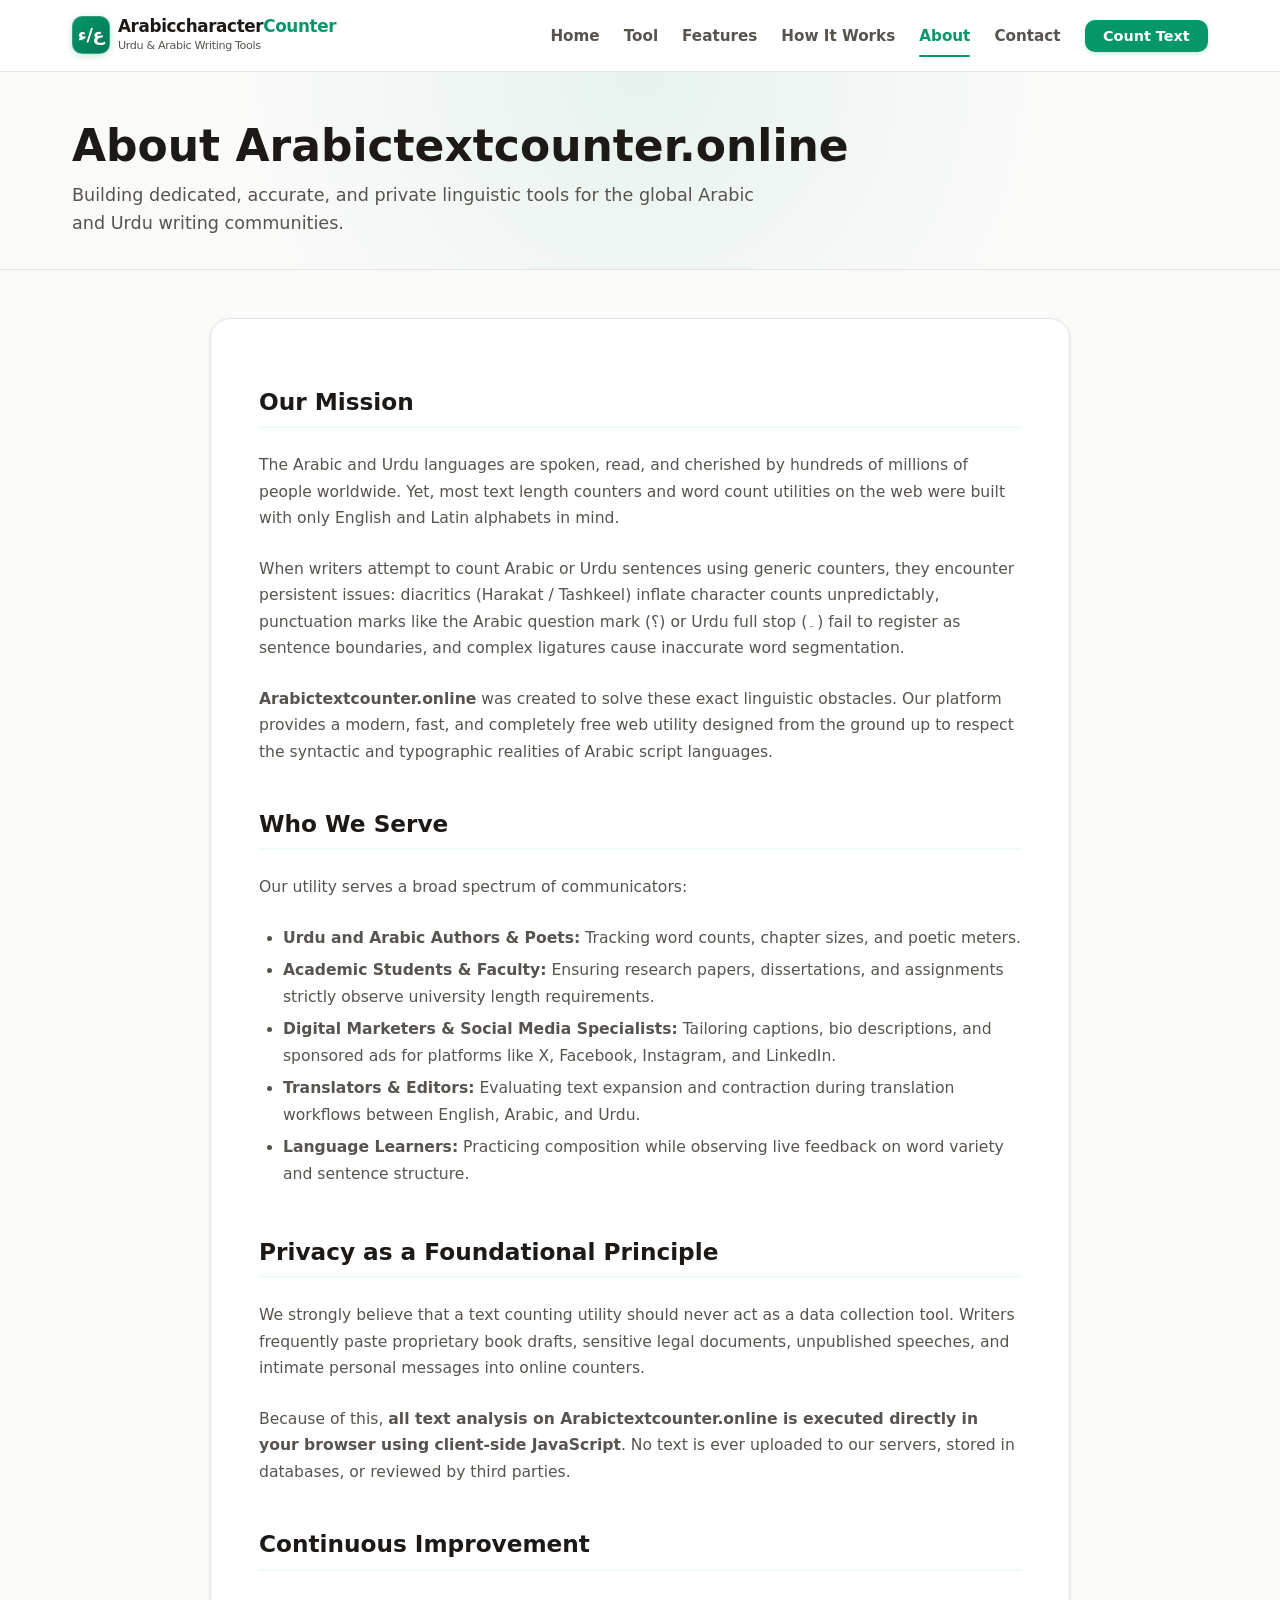
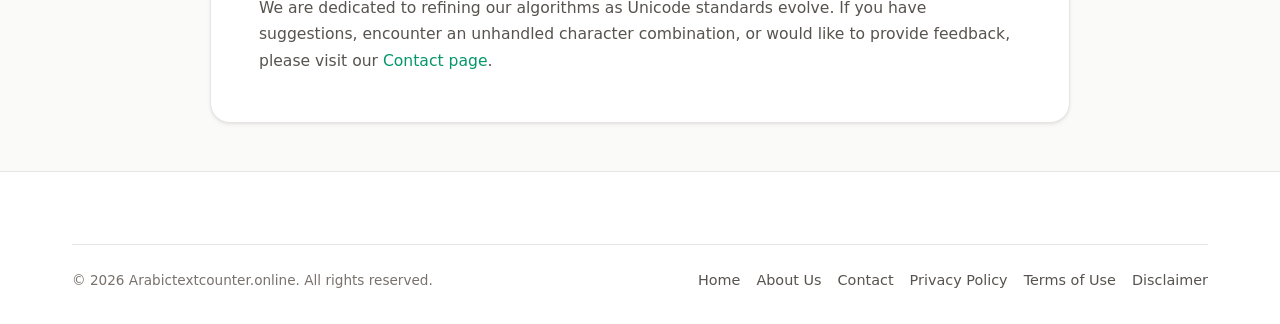
==== commit ea803f3c: "Update about.html" ====
--- a/about.html
+++ b/about.html
@@ -3,15 +3,15 @@
 <head>
   <meta charset="UTF-8">
   <meta name="viewport" content="width=device-width, initial-scale=1.0">
-  <title>About Us | ArabiccharacterCounter.com</title>
-  <meta name="description" content="Learn about ArabiccharacterCounter.com, our mission, and our privacy-focused approach to accurate Urdu and Arabic text analysis.">
-  <link rel="canonical" href="https://arabiccharactercounter.com/about.html">
+  <title>About Us | Arabictextcounter.online</title>
+  <meta name="description" content="Learn about Arabictextcounter.online, our mission, and our privacy-focused approach to accurate Urdu and Arabic text analysis.">
+  <link rel="canonical" href="https://arabictextcounter.online/about.html">
   <link rel="stylesheet" href="style.css">
 </head>
 <body>
   <header class="site-header" role="banner">
     <div class="container header-inner">
-      <a href="index.html" class="brand-logo" aria-label="ArabiccharacterCounter.com Home">
+      <a href="index.html" class="brand-logo" aria-label="Arabictextcounter.online Home">
         <div class="brand-icon" aria-hidden="true">ع/ء</div>
         <div class="brand-text">
           <div class="brand-title">Arabiccharacter<span>Counter</span></div>
@@ -51,7 +51,7 @@
   <main id="main-content">
     <div class="page-hero">
       <div class="container">
-        <h1 class="page-hero-title">About ArabiccharacterCounter.com</h1>
+        <h1 class="page-hero-title">About Arabictextcounter.online</h1>
         <p class="page-hero-lead">
           Building dedicated, accurate, and private linguistic tools for the global Arabic and Urdu writing communities.
         </p>
@@ -69,7 +69,7 @@
             When writers attempt to count Arabic or Urdu sentences using generic counters, they encounter persistent issues: diacritics (Harakat / Tashkeel) inflate character counts unpredictably, punctuation marks like the Arabic question mark (؟) or Urdu full stop (۔) fail to register as sentence boundaries, and complex ligatures cause inaccurate word segmentation.
           </p>
           <p>
-            <strong>ArabiccharacterCounter.com</strong> was created to solve these exact linguistic obstacles. Our platform provides a modern, fast, and completely free web utility designed from the ground up to respect the syntactic and typographic realities of Arabic script languages.
+            <strong>Arabictextcounter.online</strong> was created to solve these exact linguistic obstacles. Our platform provides a modern, fast, and completely free web utility designed from the ground up to respect the syntactic and typographic realities of Arabic script languages.
           </p>
 
           <h2>Who We Serve</h2>
@@ -87,7 +87,7 @@
             We strongly believe that a text counting utility should never act as a data collection tool. Writers frequently paste proprietary book drafts, sensitive legal documents, unpublished speeches, and intimate personal messages into online counters.
           </p>
           <p>
-            Because of this, <strong>all text analysis on ArabiccharacterCounter.com is executed directly in your browser using client-side JavaScript</strong>. No text is ever uploaded to our servers, stored in databases, or reviewed by third parties.
+            Because of this, <strong>all text analysis on Arabictextcounter.online is executed directly in your browser using client-side JavaScript</strong>. No text is ever uploaded to our servers, stored in databases, or reviewed by third parties.
           </p>
 
           <h2>Continuous Improvement</h2>
@@ -102,7 +102,7 @@
   <footer class="site-footer" role="contentinfo">
     <div class="container">
       <div class="footer-bottom">
-        <div>&copy; 2026 ArabiccharacterCounter.com. All rights reserved.</div>
+        <div>&copy; 2026 Arabictextcounter.online. All rights reserved.</div>
         <div class="footer-legal-links">
           <a href="index.html" class="footer-link">Home</a>
           <a href="about.html" class="footer-link">About Us</a>
